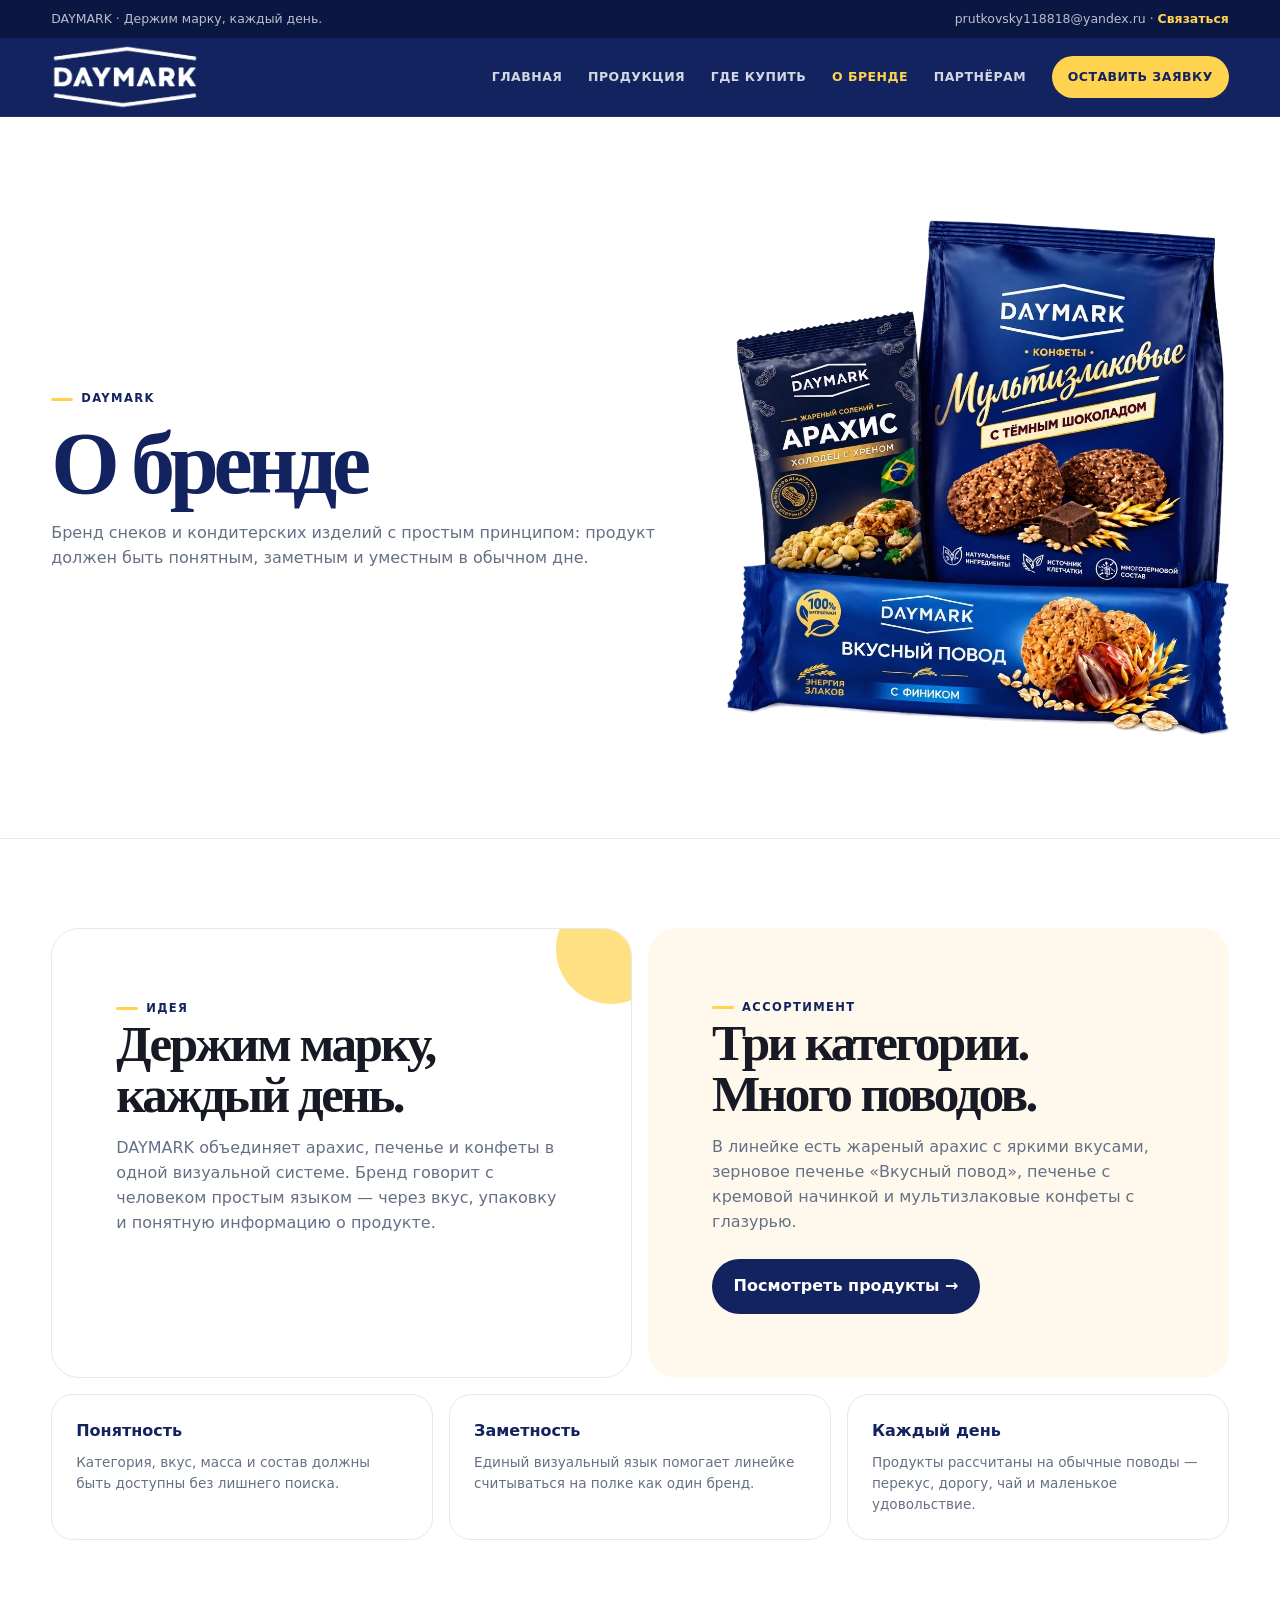
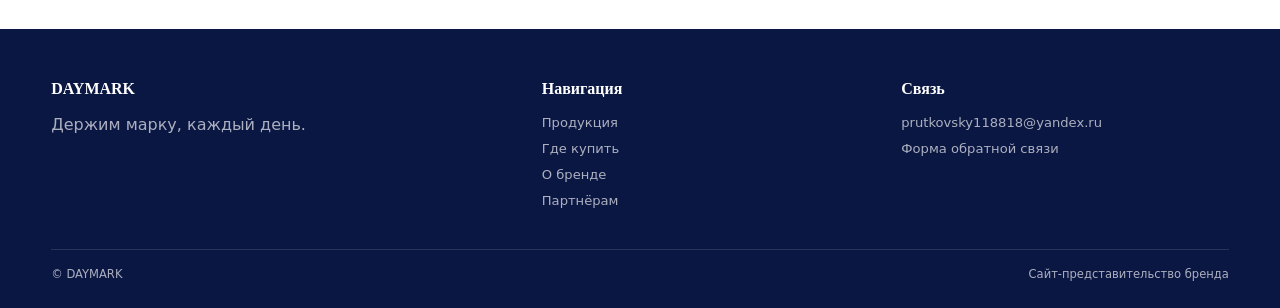
==== about.html @ 810831b2 "Add files via upload" ====
<!doctype html><html lang="ru"><head><meta charset="utf-8"><meta name="viewport" content="width=device-width,initial-scale=1"><title>О бренде — DAYMARK</title><meta name="description" content="О бренде DAYMARK: арахис, печенье и конфеты. Держим марку, каждый день."><link rel="stylesheet" href="styles.css"></head><body><div class="topbar"><div class="container topbar-inner"><span>DAYMARK · Держим марку, каждый день.</span><span><a href="mailto:prutkovsky118818@yandex.ru">prutkovsky118818@yandex.ru</a> · <a class="topbar-cta" href="contacts.html">Связаться</a></span></div></div><header class="header"><div class="container header-inner"><a class="logo" href="index.html"><img src="logo_header_white.png" alt="DAYMARK"></a><button class="burger" id="burger" aria-label="Открыть меню">☰</button><nav class="nav" id="nav"><a href="index.html">Главная</a><a href="products.html">Продукция</a><a href="where.html">Где купить</a><a class="active" href="about.html">О бренде</a><a href="partner.html">Партнёрам</a><a class="nav-cta" href="contacts.html">Оставить заявку</a></nav></div></header><main><div class="page-hero about-page-hero"><div class="container about-hero-grid">
<div><span class="eyebrow">DAYMARK</span><h1>О бренде</h1><p>Бренд снеков и кондитерских изделий с простым принципом: продукт должен быть понятным, заметным и уместным в обычном дне.</p></div>
<div class="about-hero-products"><img src="daymark_products_photo.png" alt="Продукты DAYMARK: арахис, конфеты и печенье"></div>
</div></div><section class="about-section"><div class="container"><div class="about-grid"><div class="about-card about-card-accent"><span class="eyebrow">Идея</span><h2>Держим марку, каждый день.</h2><p>DAYMARK объединяет арахис, печенье и конфеты в одной визуальной системе. Бренд говорит с человеком простым языком — через вкус, упаковку и понятную информацию о продукте.</p></div><div class="about-card"><span class="eyebrow">Ассортимент</span><h2>Три категории. Много поводов.</h2><p>В линейке есть жареный арахис с яркими вкусами, зерновое печенье «Вкусный повод», печенье с кремовой начинкой и мультизлаковые конфеты с глазурью.</p><div style="margin-top:1.5rem"><a class="btn btn-dark" href="products.html">Посмотреть продукты →</a></div></div></div><div class="values"><div class="value"><strong>Понятность</strong><p>Категория, вкус, масса и состав должны быть доступны без лишнего поиска.</p></div><div class="value"><strong>Заметность</strong><p>Единый визуальный язык помогает линейке считываться на полке как один бренд.</p></div><div class="value"><strong>Каждый день</strong><p>Продукты рассчитаны на обычные поводы — перекус, дорогу, чай и маленькое удовольствие.</p></div></div></div></section></main><footer class="footer"><div class="container footer-grid"><div><h4>DAYMARK</h4><p>Держим марку, каждый день.</p></div><div><h4>Навигация</h4><a href="products.html">Продукция</a><a href="where.html">Где купить</a><a href="about.html">О бренде</a><a href="partner.html">Партнёрам</a></div><div><h4>Связь</h4><a href="mailto:prutkovsky118818@yandex.ru">prutkovsky118818@yandex.ru</a><a href="contacts.html">Форма обратной связи</a></div></div><div class="container footer-copy"><span>© DAYMARK</span><span>Сайт-представительство бренда</span></div></footer><div class="mobile-bar"><a href="products.html">Продукция</a><a href="where.html">Где купить</a></div><script src="app.js"></script></body></html>
---- styles.css ----
:root{--navy:#12235f;--navy-2:#0b1743;--yellow:#ffd34f;--cream:#fff9ed;--paper:#f5f6f8;--ink:#171a24;--muted:#667085;--line:#e6e8ee;--white:#fff;--radius:28px;--shadow:0 20px 60px rgba(18,35,95,.10)}
*{box-sizing:border-box;margin:0;padding:0}html{scroll-behavior:smooth}body{font-family:Manrope,system-ui,sans-serif;color:var(--ink);background:var(--paper);line-height:1.55;min-height:100vh;display:flex;flex-direction:column}body.modal-open{overflow:hidden}a{color:inherit;text-decoration:none}button,input,textarea,select{font:inherit}img{max-width:100%;height:auto;display:block}.container{width:min(1180px,92%);margin:auto}main{flex:1}.muted{color:var(--muted)}
.topbar{background:var(--navy-2);color:rgba(255,255,255,.72);font-size:.78rem}.topbar-inner{min-height:38px;display:flex;justify-content:space-between;align-items:center;gap:1rem}.topbar a:hover{color:#fff}.topbar-cta{color:var(--yellow)!important;font-weight:800}
.header{background:var(--navy);position:sticky;top:0;z-index:1000;border-bottom:1px solid rgba(255,255,255,.08)}.header-inner{height:78px;display:flex;align-items:center;justify-content:space-between;gap:2rem}.logo img{width:148px}.nav{display:flex;align-items:center;gap:1.6rem}.nav a{font-size:.78rem;font-weight:800;text-transform:uppercase;letter-spacing:.04em;color:rgba(255,255,255,.82);transition:.2s}.nav a:hover,.nav a.active{color:var(--yellow)}.nav .nav-cta{background:var(--yellow);color:var(--navy);padding:.7rem 1rem;border-radius:999px}.burger{display:none;background:none;border:0;color:#fff;font-size:1.8rem;cursor:pointer}
.btn{display:inline-flex;align-items:center;justify-content:center;gap:.55rem;border:0;border-radius:999px;padding:.95rem 1.35rem;font-weight:800;cursor:pointer;transition:transform .2s,box-shadow .2s,background .2s}.btn:hover{transform:translateY(-2px)}.btn-primary{background:var(--yellow);color:var(--navy);box-shadow:0 10px 25px rgba(255,211,79,.28)}.btn-dark{background:var(--navy);color:#fff}.btn-light{background:#fff;color:var(--navy);border:1px solid var(--line)}.eyebrow{display:inline-flex;align-items:center;gap:.5rem;font-size:.72rem;font-weight:800;text-transform:uppercase;letter-spacing:.12em;color:var(--navy)}.eyebrow:before{content:"";width:22px;height:3px;border-radius:10px;background:var(--yellow)}
.hero{background:var(--navy);color:#fff;overflow:hidden;padding:clamp(3rem,7vw,6.5rem) 0 0;position:relative}.hero:after{content:"";position:absolute;inset:auto -10% -28% 30%;height:70%;background:radial-gradient(circle,rgba(255,211,79,.16),transparent 62%);pointer-events:none}.hero-grid{display:grid;grid-template-columns:.9fr 1.1fr;gap:2rem;align-items:center;position:relative;z-index:1}.hero-copy{padding-bottom:5rem}.hero h1{font-family:Onest,Manrope,sans-serif;font-size:clamp(3rem,7vw,6.6rem);line-height:.92;letter-spacing:-.07em;max-width:720px}.hero h1 span{color:var(--yellow)}.hero-lead{font-size:clamp(1rem,2vw,1.2rem);color:rgba(255,255,255,.72);max-width:590px;margin:1.5rem 0 1.7rem}.hero-actions{display:flex;gap:.75rem;flex-wrap:wrap}.hero-note{display:flex;gap:1.5rem;flex-wrap:wrap;margin-top:2rem;color:rgba(255,255,255,.62);font-size:.78rem}.hero-note strong{color:#fff}.hero-visual{min-height:520px;position:relative;display:flex;align-items:flex-end;justify-content:center}.hero-visual .orb{position:absolute;width:430px;height:430px;border-radius:50%;background:var(--yellow);right:4%;top:3%;opacity:.95}.hero-pack{position:relative;z-index:2;width:min(48%,230px);filter:none;transform:rotate(-6deg) translateY(-18px)}.hero-pack:nth-of-type(2){width:min(43%,205px);transform:rotate(7deg) translate(-12px,20px);z-index:3}.hero-strip{background:#fff;color:var(--navy);position:relative;z-index:4}.hero-strip-inner{display:grid;grid-template-columns:repeat(4,1fr);gap:0}.hero-stat{padding:1.2rem 1rem;border-right:1px solid var(--line)}.hero-stat:last-child{border:0}.hero-stat strong{display:block;font-family:Onest;font-size:1.1rem}.hero-stat span{font-size:.76rem;color:var(--muted)}
section{padding:clamp(3.5rem,7vw,6rem) 0}.section-head{display:flex;justify-content:space-between;align-items:end;gap:2rem;margin-bottom:2.5rem}.section-head h2{font-family:Onest;font-size:clamp(2rem,4vw,3.2rem);line-height:1;letter-spacing:-.05em;color:var(--navy)}.section-head p{max-width:500px;color:var(--muted)}
.category-grid{display:grid;grid-template-columns:repeat(3,1fr);gap:1rem}.category-card{min-height:330px;border-radius:var(--radius);padding:1.5rem;position:relative;overflow:hidden;display:flex;flex-direction:column;justify-content:space-between;transition:.25s}.category-card:hover{transform:translateY(-5px);box-shadow:var(--shadow)}.category-card.peanut{background:#f2dfbd}.category-card.cookie{background:#f2e7d9}.category-card.candy{background:#d9def3}.category-card .tag{font-size:.7rem;font-weight:800;text-transform:uppercase;letter-spacing:.1em;color:var(--navy)}.category-card h3{font-family:Onest;font-size:2rem;line-height:1;color:var(--navy);margin:.4rem 0}.category-card p{font-size:.85rem;color:rgba(18,35,95,.68);max-width:220px}.category-card img{position:absolute;right:0;bottom:-5px;max-height:245px;width:auto;filter:none;transition:.3s}.category-card:hover img{transform:translateY(-8px) rotate(2deg)}.category-card .arrow{position:absolute;top:1.3rem;right:1.3rem;width:42px;height:42px;border-radius:50%;background:#fff;display:grid;place-items:center;color:var(--navy);font-weight:900}
.dark-band{background:var(--navy);color:#fff}.dark-band .section-head h2{color:#fff}.dark-band .section-head p{color:rgba(255,255,255,.68)}.feature-grid{display:grid;grid-template-columns:1fr 1fr;gap:1rem}.feature{background:rgba(255,255,255,.06);border:1px solid rgba(255,255,255,.1);border-radius:24px;padding:2rem}.feature-num{color:var(--yellow);font-weight:800;font-size:.78rem}.feature h3{font-family:Onest;font-size:1.35rem;margin:.65rem 0}.feature p{color:rgba(255,255,255,.65);font-size:.9rem}
.product-preview{background:var(--cream)}.product-grid{display:grid;grid-template-columns:repeat(4,1fr);gap:1rem}.product-card{background:#fff;border-radius:22px;padding:1rem;min-height:350px;display:flex;flex-direction:column;transition:.25s;border:1px solid transparent}.product-card:hover{transform:translateY(-5px);border-color:var(--line);box-shadow:var(--shadow)}.product-card .product-image{height:205px;display:grid;place-items:center;background:#fafafa;border-radius:17px;margin-bottom:1rem}.product-card img{max-height:175px;width:auto}.product-card.cookie img{max-width:90%;max-height:110px}.product-card .small{font-size:.68rem;text-transform:uppercase;letter-spacing:.09em;color:var(--muted);font-weight:800}.product-card h3{font-size:1rem;margin:.3rem 0;color:var(--navy)}.product-card .meta{margin-top:auto;display:flex;justify-content:space-between;align-items:center;color:var(--muted);font-size:.75rem}.badge{display:inline-flex;padding:.35rem .55rem;border-radius:999px;background:#eef0f6;color:var(--navy);font-size:.65rem;font-weight:800}
.b2b{background:#fff}.b2b-grid{display:grid;grid-template-columns:1.1fr .9fr;gap:1rem}.b2b-main{background:var(--navy);color:#fff;border-radius:var(--radius);padding:clamp(2rem,5vw,4rem)}.b2b-main h2{font-family:Onest;font-size:clamp(2.2rem,4vw,3.7rem);line-height:.98;letter-spacing:-.05em}.b2b-main p{color:rgba(255,255,255,.7);max-width:520px;margin:1.2rem 0 1.7rem}.b2b-list{display:grid;grid-template-columns:1fr 1fr;gap:.7rem}.b2b-list div{border-top:1px solid rgba(255,255,255,.15);padding-top:.8rem;font-size:.78rem;color:rgba(255,255,255,.75)}.b2b-side{background:var(--yellow);border-radius:var(--radius);padding:2rem;display:flex;flex-direction:column;justify-content:space-between;color:var(--navy)}.b2b-side h3{font-family:Onest;font-size:2rem;line-height:1}.b2b-side p{margin-top:1rem;color:rgba(18,35,95,.7)}
.quote{background:#fff}.quote-inner{border-top:1px solid var(--line);padding-top:3rem}.quote p{font-family:Onest;font-size:clamp(2rem,5vw,4.5rem);line-height:1.02;letter-spacing:-.06em;color:var(--navy);max-width:900px}.quote span{color:#d7b02f}
.page-hero{background:var(--navy);color:#fff;padding:clamp(3rem,6vw,5rem) 0}.page-hero .eyebrow{color:var(--yellow)}.page-hero h1{font-family:Onest;font-size:clamp(3rem,7vw,5.5rem);line-height:.95;letter-spacing:-.06em;margin:.8rem 0 1rem}.page-hero p{max-width:620px;color:rgba(255,255,255,.7);font-size:1rem}
.products{background:var(--paper)}.catalog-toolbar{display:flex;gap:.75rem;justify-content:space-between;align-items:center;flex-wrap:wrap;margin-bottom:1.5rem}.line-tabs{display:flex;gap:.4rem;flex-wrap:wrap}.line-tab{border:1px solid var(--line);background:#fff;color:var(--navy);padding:.65rem 1rem;border-radius:999px;font-weight:800;cursor:pointer}.line-tab.active,.line-tab:hover{background:var(--navy);color:#fff;border-color:var(--navy)}.search-box{position:relative}.search-box input{width:min(300px,80vw);padding:.72rem 1rem;border:1px solid var(--line);border-radius:999px;background:#fff;outline:none}.search-box input:focus{border-color:var(--navy)}.product-line{display:none}.product-line.active{display:block}.packs{display:grid;grid-template-columns:repeat(4,1fr);gap:1rem}.pack{background:#fff;border:1px solid transparent;border-radius:22px;padding:1rem;min-height:360px;cursor:pointer;display:flex;flex-direction:column;transition:.25s}.pack:hover{transform:translateY(-5px);border-color:var(--line);box-shadow:var(--shadow)}.pack[hidden]{display:none}.pack img{height:210px;width:100%;object-fit:contain;margin-bottom:1rem}.pack.cookie img{height:120px;margin-top:30px}.pack h4{font-size:1rem;color:var(--navy)}.pack>span:not(.hint){font-size:.82rem;color:var(--muted);margin-top:.2rem}.catalog-empty{display:none;text-align:center;padding:4rem 1rem;color:var(--muted)}
.modal-overlay{position:fixed;inset:0;background:rgba(11,23,67,.72);z-index:2000;display:grid;place-items:center;padding:1rem;opacity:0;visibility:hidden;transition:.2s}.modal-overlay.open{opacity:1;visibility:visible}.modal{background:#fff;border-radius:30px;width:min(900px,100%);max-height:90vh;overflow:auto;position:relative;padding:2rem}.modal-close{position:absolute;right:1rem;top:1rem;width:42px;height:42px;border:0;border-radius:50%;background:var(--paper);color:var(--navy);font-size:1.4rem;cursor:pointer}.modal-grid{display:grid;grid-template-columns:.85fr 1.15fr;gap:2rem;align-items:start}.modal-product-image{min-height:360px;background:var(--cream);border-radius:24px;display:grid;place-items:center;padding:2rem}.modal-product-image img{max-height:320px;width:auto}.modal-product-image img.wide{max-width:90%;max-height:180px}.modal h3{font-family:Onest;font-size:2rem;color:var(--navy);line-height:1}.modal-flavor{color:var(--muted);margin:.5rem 0 1.2rem}.modal-meta{display:flex;gap:.5rem;flex-wrap:wrap;margin-bottom:1.5rem}.modal-block{padding-top:1rem;margin-top:1rem;border-top:1px solid var(--line)}.modal-block-title{font-size:.7rem;text-transform:uppercase;letter-spacing:.1em;font-weight:800;color:var(--navy);margin-bottom:.45rem}.modal-comp{font-size:.85rem;color:#4d5566}.nutri{display:grid;grid-template-columns:repeat(4,1fr);gap:.5rem}.nutri div{background:var(--paper);border-radius:14px;padding:.75rem;text-align:center}.nutri strong{display:block;color:var(--navy);font-size:.9rem}.nutri span{font-size:.65rem;color:var(--muted)}
.about-section{background:#fff}.about-grid{display:grid;grid-template-columns:1fr 1fr;gap:1rem}.about-card{border-radius:var(--radius);padding:clamp(2rem,5vw,4rem);background:var(--cream)}.about-card.dark{background:var(--navy);color:#fff}.about-card h2{font-family:Onest;font-size:clamp(2rem,4vw,3.3rem);line-height:1;letter-spacing:-.05em;margin-bottom:1rem}.about-card p{color:var(--muted);max-width:560px}.about-card.dark p{color:rgba(255,255,255,.7)}.values{display:grid;grid-template-columns:repeat(3,1fr);gap:1rem;margin-top:1rem}.value{background:#fff;border:1px solid var(--line);border-radius:22px;padding:1.5rem}.value strong{color:var(--navy);display:block;margin-bottom:.5rem}.value p{font-size:.85rem;color:var(--muted)}
.partner-section{background:var(--paper)}.partner-grid{display:grid;grid-template-columns:repeat(3,1fr);gap:1rem}.partner-item{background:#fff;border:1px solid var(--line);border-radius:22px;padding:1.5rem}.partner-item .num{color:#d2ad31;font-weight:800;font-size:.72rem}.partner-item h3{color:var(--navy);font-family:Onest;margin:.5rem 0;font-size:1.2rem}.partner-item p{font-size:.84rem;color:var(--muted)}.partner-cta{margin-top:1rem;background:var(--yellow);border-radius:var(--radius);padding:2rem;display:flex;align-items:center;justify-content:space-between;gap:1rem}.partner-cta h2{font-family:Onest;color:var(--navy);font-size:2rem}
.where-section{background:#fff}.where-grid{display:grid;grid-template-columns:1.1fr .9fr;gap:1rem}.where-main{background:var(--navy);color:#fff;border-radius:var(--radius);padding:2rem}.where-main h2{font-family:Onest;font-size:2.4rem}.where-main p{color:rgba(255,255,255,.68);max-width:520px;margin:1rem 0 1.5rem}.where-side{background:var(--cream);border-radius:var(--radius);padding:2rem}.where-side h3{font-family:Onest;color:var(--navy);font-size:1.6rem}.where-side p{color:var(--muted);font-size:.88rem;margin:1rem 0}.status-box{display:flex;gap:.7rem;align-items:flex-start;background:#fff;border:1px solid var(--line);border-radius:18px;padding:1rem;margin-top:1rem}.status-dot{width:10px;height:10px;border-radius:50%;background:#d2ad31;margin-top:.35rem;flex:0 0 auto}
.contacts-section{background:var(--paper)}.contact-wrap{display:grid;grid-template-columns:.8fr 1.2fr;gap:1rem}.contact-info,.contact-form{background:#fff;border:1px solid var(--line);border-radius:var(--radius);padding:2rem}.contact-info h2{font-family:Onest;color:var(--navy);font-size:2.3rem}.contact-info p{color:var(--muted);margin:.65rem 0}.contact-link{color:var(--navy);font-weight:800}.contact-form{display:flex;flex-direction:column;gap:.8rem}.contact-form label{font-size:.72rem;font-weight:800;color:var(--navy)}.contact-form input,.contact-form textarea{width:100%;border:1px solid var(--line);border-radius:14px;padding:.9rem 1rem;outline:none;background:#fafbfc}.contact-form input:focus,.contact-form textarea:focus{border-color:var(--navy)}.contact-form textarea{min-height:150px;resize:vertical}.consent{font-size:.68rem;color:var(--muted)}.form-status{min-height:1.2em;font-size:.8rem}.form-status.ok{color:#27704a}.form-status.err{color:#a33b3b}
.footer{background:var(--navy-2);color:rgba(255,255,255,.66);padding:3rem 0 1.5rem}.footer-grid{display:grid;grid-template-columns:1.4fr 1fr 1fr;gap:2rem;margin-bottom:2rem}.footer h4{color:#fff;margin-bottom:.7rem;font-family:Onest}.footer a{display:block;margin:.35rem 0;font-size:.82rem}.footer a:hover{color:var(--yellow)}.footer-copy{border-top:1px solid rgba(255,255,255,.12);padding-top:1rem;font-size:.72rem;display:flex;justify-content:space-between;gap:1rem}
.mobile-bar{display:none}
@media(max-width:980px){.nav{gap:1rem}.hero-grid{grid-template-columns:1fr}.hero-copy{padding-bottom:1rem}.hero-visual{min-height:390px}.hero-strip-inner{grid-template-columns:repeat(2,1fr)}.category-grid,.product-grid,.packs,.partner-grid{grid-template-columns:repeat(2,1fr)}.b2b-grid,.where-grid,.contact-wrap,.about-grid{grid-template-columns:1fr}.footer-grid{grid-template-columns:1fr 1fr}.modal-grid{grid-template-columns:1fr}.modal-product-image{min-height:250px}.values{grid-template-columns:1fr}}
@media(max-width:720px){.topbar{display:none}.header-inner{height:68px}.burger{display:block}.nav{display:none}.nav.open{position:absolute;top:68px;left:0;right:0;background:var(--navy-2);display:flex;flex-direction:column;align-items:stretch;padding:1rem 4%;gap:.2rem;box-shadow:0 15px 30px rgba(0,0,0,.2)}.nav a{padding:.8rem 0}.nav .nav-cta{background:none;color:var(--yellow);padding:.8rem 0}.hero{padding-top:3rem}.hero h1{font-size:clamp(3.2rem,17vw,5rem)}.hero-visual{min-height:330px}.hero-visual .orb{width:280px;height:280px}.hero-pack{width:42%!important}.hero-strip-inner{grid-template-columns:1fr 1fr}.section-head{display:block}.section-head p{margin-top:.8rem}.category-grid,.product-grid,.packs,.partner-grid{grid-template-columns:1fr}.category-card{min-height:300px}.feature-grid,.b2b-list{grid-template-columns:1fr}.catalog-toolbar{align-items:stretch}.search-box input{width:100%}.search-box{width:100%}.partner-cta{display:block}.partner-cta .btn{margin-top:1rem}.footer-grid{grid-template-columns:1fr}.footer-copy{display:block}.footer-copy span{display:block;margin-top:.5rem}.mobile-bar{display:grid;grid-template-columns:1fr 1fr;position:fixed;bottom:0;left:0;right:0;z-index:1200;background:#fff;border-top:1px solid var(--line);box-shadow:0 -10px 30px rgba(18,35,95,.08)}.mobile-bar a{padding:.9rem;text-align:center;font-size:.72rem;font-weight:800;color:var(--navy)}.mobile-bar a:last-child{background:var(--yellow)}body{padding-bottom:58px}}
@media(max-width:480px){.container{width:90%}.hero-strip-inner{grid-template-columns:1fr 1fr}.hero-stat{padding:.9rem .7rem}.hero-stat strong{font-size:.9rem}.hero-stat span{font-size:.65rem}.modal{padding:1rem;border-radius:22px}.modal-product-image{min-height:220px}.modal h3{font-size:1.6rem}.nutri{grid-template-columns:1fr 1fr}}


/* DAYMARK visual refinement */
.hero-visual{min-height:560px;display:block}
.hero-visual .orb{width:460px;height:460px;right:5%;top:4%}
.hero-pack{position:absolute;object-fit:contain;filter:none}
.hero-peanut{width:180px;right:46%;bottom:32px;z-index:3;transform:rotate(-7deg)}
.hero-candy{width:215px;right:5%;bottom:72px;z-index:2;transform:rotate(7deg)}
.hero-cookie{width:290px;right:25%;bottom:-4px;z-index:5;transform:rotate(-1deg) translateY(8px)}
.category-card img{max-height:255px;max-width:58%}
.category-card.peanut img{right:-2%;bottom:-12px}
.category-card.cookie{justify-content:flex-end;padding-top:155px}.category-card.cookie img{right:50%;top:82px;bottom:auto;max-height:120px;max-width:62%;transform:translateX(50%) rotate(-2deg);filter:none}.category-card.cookie:hover img{transform:translateX(50%) translateY(-8px) rotate(1deg)}
.category-card.candy img{right:-2%;bottom:-5px}
.about-page-hero{background:#fff;color:var(--ink);border-bottom:1px solid var(--line);padding:clamp(4rem,8vw,7rem) 0}
.about-page-hero .eyebrow{color:var(--navy)}
.about-page-hero h1{color:var(--navy)}
.about-page-hero p{color:var(--muted)}
.about-hero-grid{display:grid;grid-template-columns:1fr .8fr;gap:3rem;align-items:center}
.about-hero-products{height:330px;position:relative}
.about-hero-products img{position:absolute;object-fit:contain;filter:drop-shadow(0 18px 20px rgba(18,35,95,.13))}
.about-hero-products img:nth-child(1){width:120px;left:8%;top:24px;transform:rotate(-6deg);z-index:2}
.about-hero-products img:nth-child(2){width:220px;left:33%;bottom:-2px;z-index:3}
.about-hero-products img:nth-child(3){width:160px;right:2%;top:14px;transform:rotate(7deg);z-index:1}
.about-card-accent{background:#fff;border:1px solid var(--line);position:relative;overflow:hidden}
.about-card-accent:after{content:"";position:absolute;width:110px;height:110px;border-radius:50%;background:var(--yellow);right:-35px;top:-35px;opacity:.7}
.about-light-info{background:#fff;border-top:1px solid var(--line)}
.about-light-info .feature{background:var(--cream);border:1px solid var(--line);color:var(--ink)}
.about-light-info .feature h3{color:var(--navy)}
.about-light-info .feature p{color:var(--muted)}
.about-light-info .feature-num{color:#b18a19}
@media(max-width:980px){
 .hero-visual{min-height:430px}
 .hero-peanut{width:155px;right:48%}
 .hero-candy{width:185px;right:2%}
 .hero-cookie{width:245px;right:25%}
 .about-hero-grid{grid-template-columns:1fr}
 .about-hero-products{height:280px}
}
@media(max-width:720px){
 .hero-visual{min-height:360px}
 .hero-visual .orb{width:290px;height:290px;right:7%;top:7%}
 .hero-peanut{width:120px;right:46%;bottom:38px}
 .hero-candy{width:155px;right:2%;bottom:75px}
 .hero-cookie{width:195px;right:24%;bottom:4px}
 .category-card img{max-width:55%}
 .about-hero-products{height:230px}
 .about-hero-products img:nth-child(1){width:90px}.about-hero-products img:nth-child(2){width:175px}.about-hero-products img:nth-child(3){width:125px}
}

@media(max-width:720px){.category-card.cookie{padding-top:135px}.category-card.cookie img{top:62px;max-height:108px;max-width:58%}}

/* Retail store links */
.stores-section{background:var(--paper);padding:5rem 0}.stores-section .section-head p{max-width:520px;color:var(--muted)}.store-grid{display:grid;grid-template-columns:repeat(4,1fr);gap:1rem}.store-card{min-height:190px;background:#fff;border:1px solid var(--line);border-radius:24px;padding:1.25rem;display:flex;flex-direction:column;justify-content:space-between;transition:.25s;text-decoration:none;overflow:hidden}.store-card:hover{transform:translateY(-4px);box-shadow:var(--shadow);border-color:transparent}.store-logo{min-height:92px;display:flex;align-items:center;justify-content:center;gap:.7rem;color:var(--navy)}.store-link{font-size:.72rem;text-transform:uppercase;letter-spacing:.08em;font-weight:800;color:var(--muted)}.store-card:hover .store-link{color:var(--navy)}
.pyat-mark{width:58px;height:58px;border-radius:50%;background:#ef3124;color:#fff;display:grid;place-items:center;font-size:2.25rem;font-weight:900;line-height:1;border:5px solid #fff;box-shadow:0 0 0 3px #159447}.pyat-word{font-weight:900;font-size:1.15rem;letter-spacing:-.04em;color:#159447}.perek-mark{width:48px;height:48px;position:relative;display:block;flex:0 0 auto}.perek-mark i{position:absolute;width:22px;height:22px;border-radius:50%}.perek-mark i:nth-child(1){left:13px;top:0;background:#7bcf36}.perek-mark i:nth-child(2){left:0;top:13px;background:#a7e83c}.perek-mark i:nth-child(3){right:0;top:13px;background:#188d3d}.perek-mark i:nth-child(4){left:13px;bottom:0;background:#006c35}.perek-word{font-size:1.02rem;font-weight:900;letter-spacing:-.045em;color:#08753a}.magnit-mark{width:52px;height:52px;border:6px solid #e31b23;border-radius:13px 25px 25px 13px;color:#e31b23;display:grid;place-items:center;font-weight:900;font-size:1.55rem;line-height:1}.magnit-word{font-weight:950;font-size:1.2rem;letter-spacing:-.04em;color:#e31b23}.lenta-mark{width:52px;height:52px;border-radius:50%;background:#d71920;color:#fff;display:grid;place-items:center;font-weight:900;font-size:1.7rem}.lenta-word{font-weight:950;font-size:1.35rem;letter-spacing:-.06em;color:#d71920}
@media(max-width:980px){.store-grid{grid-template-columns:repeat(2,1fr)}}
@media(max-width:720px){.stores-section{padding:3.5rem 0}.store-grid{grid-template-columns:1fr 1fr}.store-card{min-height:165px;padding:1rem;border-radius:20px}.store-logo{min-height:75px;gap:.45rem}.pyat-mark{width:48px;height:48px;font-size:1.8rem}.pyat-word,.perek-word,.magnit-word,.lenta-word{font-size:.92rem}.perek-mark{transform:scale(.82)}.magnit-mark{width:44px;height:44px;font-size:1.25rem}.lenta-mark{width:44px;height:44px;font-size:1.4rem}}

/* Uploaded retail logos */
.store-logo img{display:block;object-fit:contain;max-width:190px;max-height:82px;width:auto;height:auto}
.store-pyat .store-logo img{max-width:88px;max-height:88px}
.store-perek .store-logo img{max-width:96px;max-height:88px}
.store-magnit .store-logo img{max-width:82px;max-height:100px}
.store-logo-lenta{flex-direction:column;gap:.45rem}
.store-lenta .store-logo img{max-width:190px;max-height:55px}
.lenta-name{font-size:1.05rem;font-weight:900;letter-spacing:-.03em;color:#d71920}
@media(max-width:720px){.store-logo img{max-width:150px;max-height:68px}.store-pyat .store-logo img{max-width:68px;max-height:68px}.store-perek .store-logo img{max-width:74px;max-height:68px}.store-magnit .store-logo img{max-width:64px;max-height:76px}.store-lenta .store-logo img{max-width:150px;max-height:45px}.lenta-name{font-size:.9rem}}

/* v10: unified DAYMARK product photo */
.hero-products-photo{position:relative;z-index:3;width:min(100%,560px);max-height:520px;object-fit:contain;display:block;margin:0 auto;filter:none}
.about-hero-products{height:auto;min-height:330px;display:flex;align-items:center;justify-content:center}
.about-hero-products img{position:relative!important;inset:auto!important;width:min(100%,520px)!important;height:auto!important;transform:none!important;filter:none!important;object-fit:contain}
.store-logo-lenta{display:flex;align-items:center;justify-content:center}
.store-logo-lenta img{width:120px;height:120px;object-fit:contain}
@media(max-width:980px){.hero-products-photo{width:min(92%,500px);max-height:420px}.about-hero-products{min-height:250px}.about-hero-products img{width:min(92%,430px)!important}}
@media(max-width:720px){.hero-products-photo{width:94%;max-height:330px}.about-hero-products{min-height:210px}.about-hero-products img{width:94%!important}.store-logo-lenta img{width:100px;height:100px}}
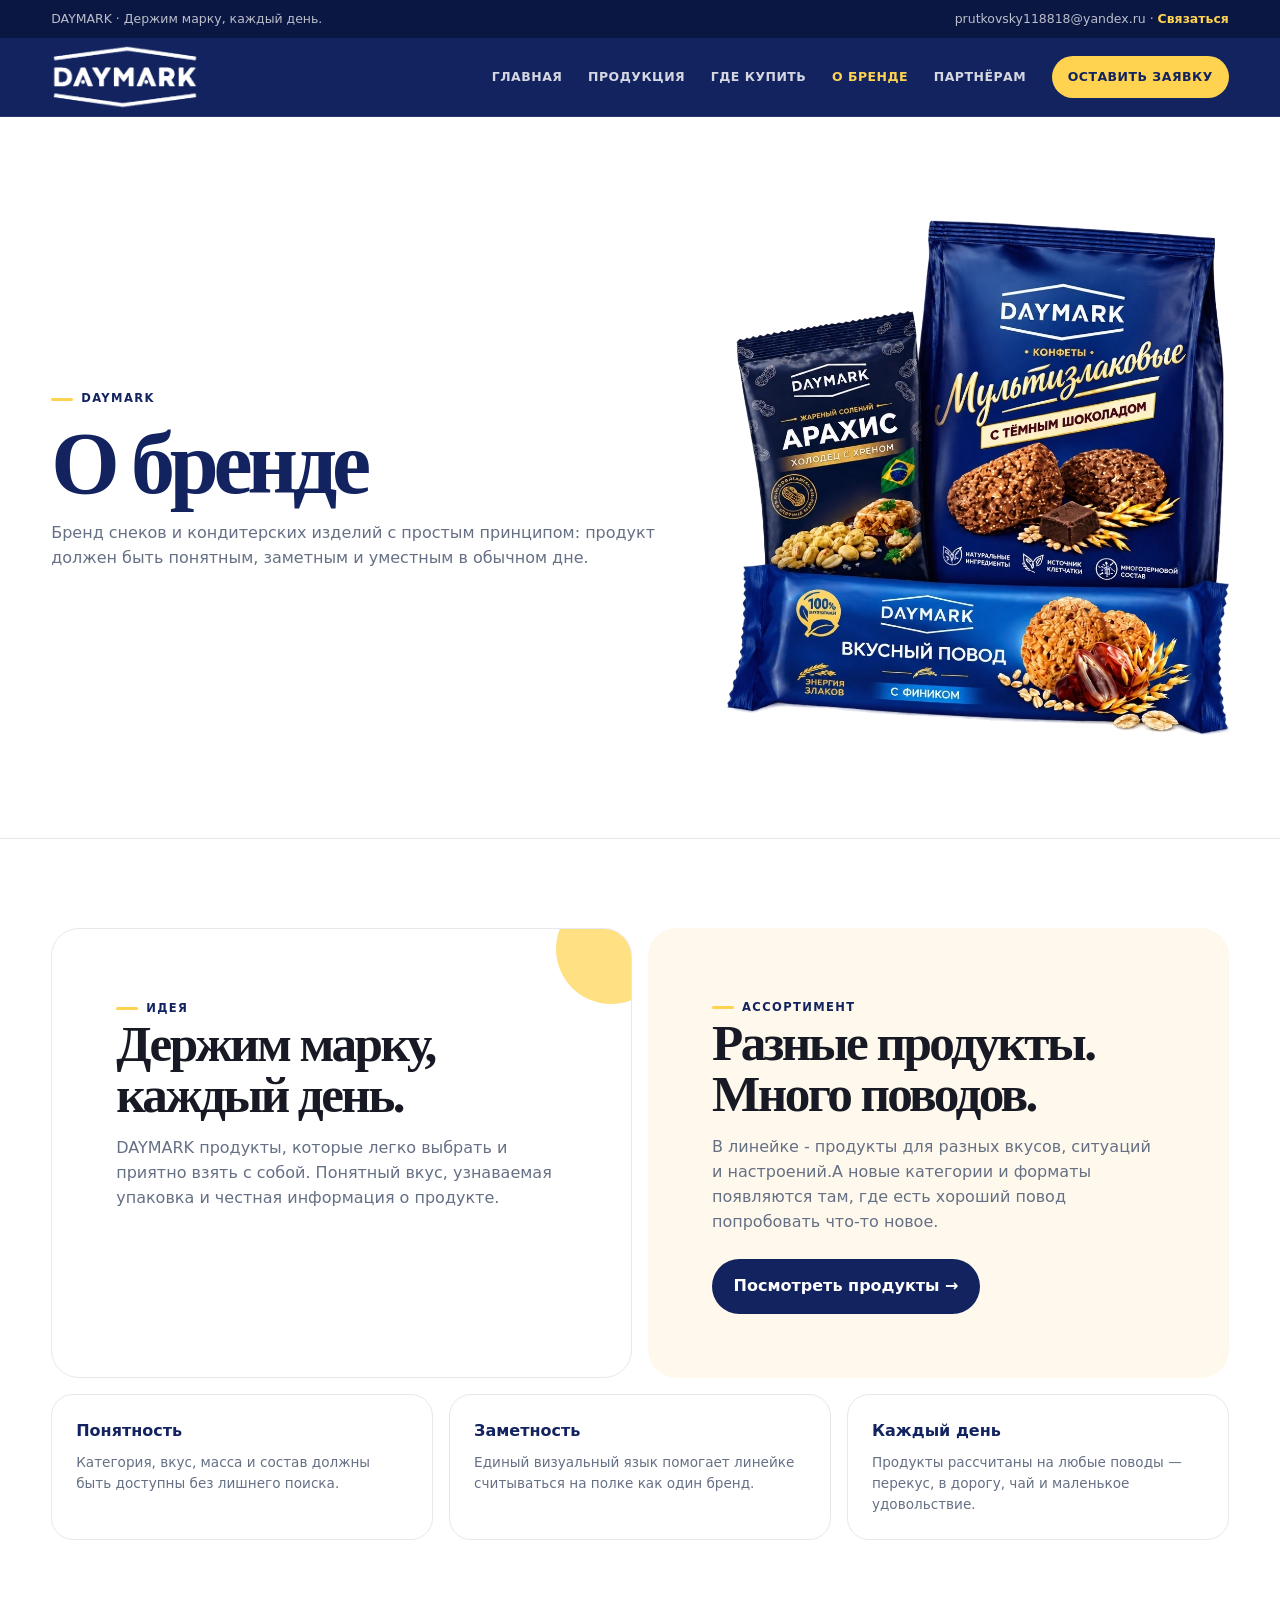
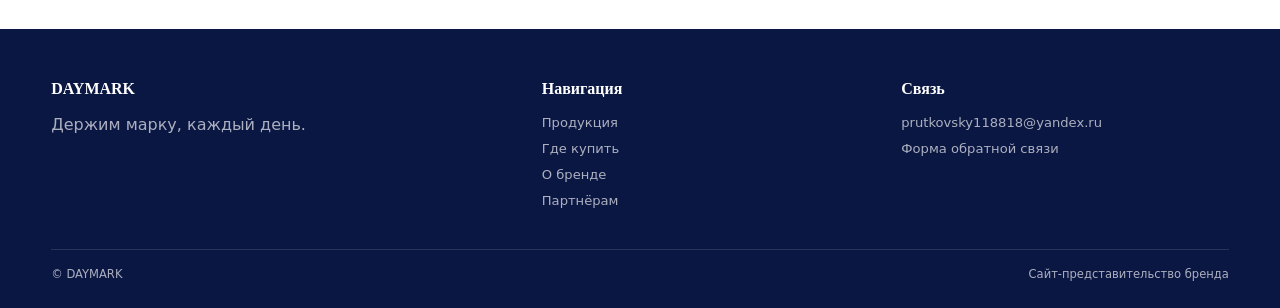
==== commit 44d84639: "Add files via upload" ====
--- a/about.html
+++ b/about.html
@@ -1,4 +1,4 @@
 <!doctype html><html lang="ru"><head><meta charset="utf-8"><meta name="viewport" content="width=device-width,initial-scale=1"><title>О бренде — DAYMARK</title><meta name="description" content="О бренде DAYMARK: арахис, печенье и конфеты. Держим марку, каждый день."><link rel="stylesheet" href="styles.css"></head><body><div class="topbar"><div class="container topbar-inner"><span>DAYMARK · Держим марку, каждый день.</span><span><a href="mailto:prutkovsky118818@yandex.ru">prutkovsky118818@yandex.ru</a> · <a class="topbar-cta" href="contacts.html">Связаться</a></span></div></div><header class="header"><div class="container header-inner"><a class="logo" href="index.html"><img src="logo_header_white.png" alt="DAYMARK"></a><button class="burger" id="burger" aria-label="Открыть меню">☰</button><nav class="nav" id="nav"><a href="index.html">Главная</a><a href="products.html">Продукция</a><a href="where.html">Где купить</a><a class="active" href="about.html">О бренде</a><a href="partner.html">Партнёрам</a><a class="nav-cta" href="contacts.html">Оставить заявку</a></nav></div></header><main><div class="page-hero about-page-hero"><div class="container about-hero-grid">
 <div><span class="eyebrow">DAYMARK</span><h1>О бренде</h1><p>Бренд снеков и кондитерских изделий с простым принципом: продукт должен быть понятным, заметным и уместным в обычном дне.</p></div>
 <div class="about-hero-products"><img src="daymark_products_photo.png" alt="Продукты DAYMARK: арахис, конфеты и печенье"></div>
-</div></div><section class="about-section"><div class="container"><div class="about-grid"><div class="about-card about-card-accent"><span class="eyebrow">Идея</span><h2>Держим марку, каждый день.</h2><p>DAYMARK объединяет арахис, печенье и конфеты в одной визуальной системе. Бренд говорит с человеком простым языком — через вкус, упаковку и понятную информацию о продукте.</p></div><div class="about-card"><span class="eyebrow">Ассортимент</span><h2>Три категории. Много поводов.</h2><p>В линейке есть жареный арахис с яркими вкусами, зерновое печенье «Вкусный повод», печенье с кремовой начинкой и мультизлаковые конфеты с глазурью.</p><div style="margin-top:1.5rem"><a class="btn btn-dark" href="products.html">Посмотреть продукты →</a></div></div></div><div class="values"><div class="value"><strong>Понятность</strong><p>Категория, вкус, масса и состав должны быть доступны без лишнего поиска.</p></div><div class="value"><strong>Заметность</strong><p>Единый визуальный язык помогает линейке считываться на полке как один бренд.</p></div><div class="value"><strong>Каждый день</strong><p>Продукты рассчитаны на обычные поводы — перекус, дорогу, чай и маленькое удовольствие.</p></div></div></div></section></main><footer class="footer"><div class="container footer-grid"><div><h4>DAYMARK</h4><p>Держим марку, каждый день.</p></div><div><h4>Навигация</h4><a href="products.html">Продукция</a><a href="where.html">Где купить</a><a href="about.html">О бренде</a><a href="partner.html">Партнёрам</a></div><div><h4>Связь</h4><a href="mailto:prutkovsky118818@yandex.ru">prutkovsky118818@yandex.ru</a><a href="contacts.html">Форма обратной связи</a></div></div><div class="container footer-copy"><span>© DAYMARK</span><span>Сайт-представительство бренда</span></div></footer><div class="mobile-bar"><a href="products.html">Продукция</a><a href="where.html">Где купить</a></div><script src="app.js"></script></body></html>
+</div></div><section class="about-section"><div class="container"><div class="about-grid"><div class="about-card about-card-accent"><span class="eyebrow">Идея</span><h2>Держим марку, каждый день.</h2><p>DAYMARK продукты, которые легко выбрать и приятно взять с собой. Понятный вкус, узнаваемая упаковка и честная информация о продукте.</p></div><div class="about-card"><span class="eyebrow">Ассортимент</span><h2>Разные продукты. Много поводов.</h2><p>В линейке - продукты для разных вкусов, ситуаций и настроений.А новые категории и форматы появляются там, где есть хороший повод попробовать что-то новое.</p><div style="margin-top:1.5rem"><a class="btn btn-dark" href="products.html">Посмотреть продукты →</a></div></div></div><div class="values"><div class="value"><strong>Понятность</strong><p>Категория, вкус, масса и состав должны быть доступны без лишнего поиска.</p></div><div class="value"><strong>Заметность</strong><p>Единый визуальный язык помогает линейке считываться на полке как один бренд.</p></div><div class="value"><strong>Каждый день</strong><p>Продукты рассчитаны на любые поводы — перекус, в дорогу, чай и маленькое удовольствие.</p></div></div></div></section></main><footer class="footer"><div class="container footer-grid"><div><h4>DAYMARK</h4><p>Держим марку, каждый день.</p></div><div><h4>Навигация</h4><a href="products.html">Продукция</a><a href="where.html">Где купить</a><a href="about.html">О бренде</a><a href="partner.html">Партнёрам</a></div><div><h4>Связь</h4><a href="mailto:prutkovsky118818@yandex.ru">prutkovsky118818@yandex.ru</a><a href="contacts.html">Форма обратной связи</a></div></div><div class="container footer-copy"><span>© DAYMARK</span><span>Сайт-представительство бренда</span></div></footer><div class="mobile-bar"><a href="products.html">Продукция</a><a href="where.html">Где купить</a></div><script src="app.js"></script></body></html>
